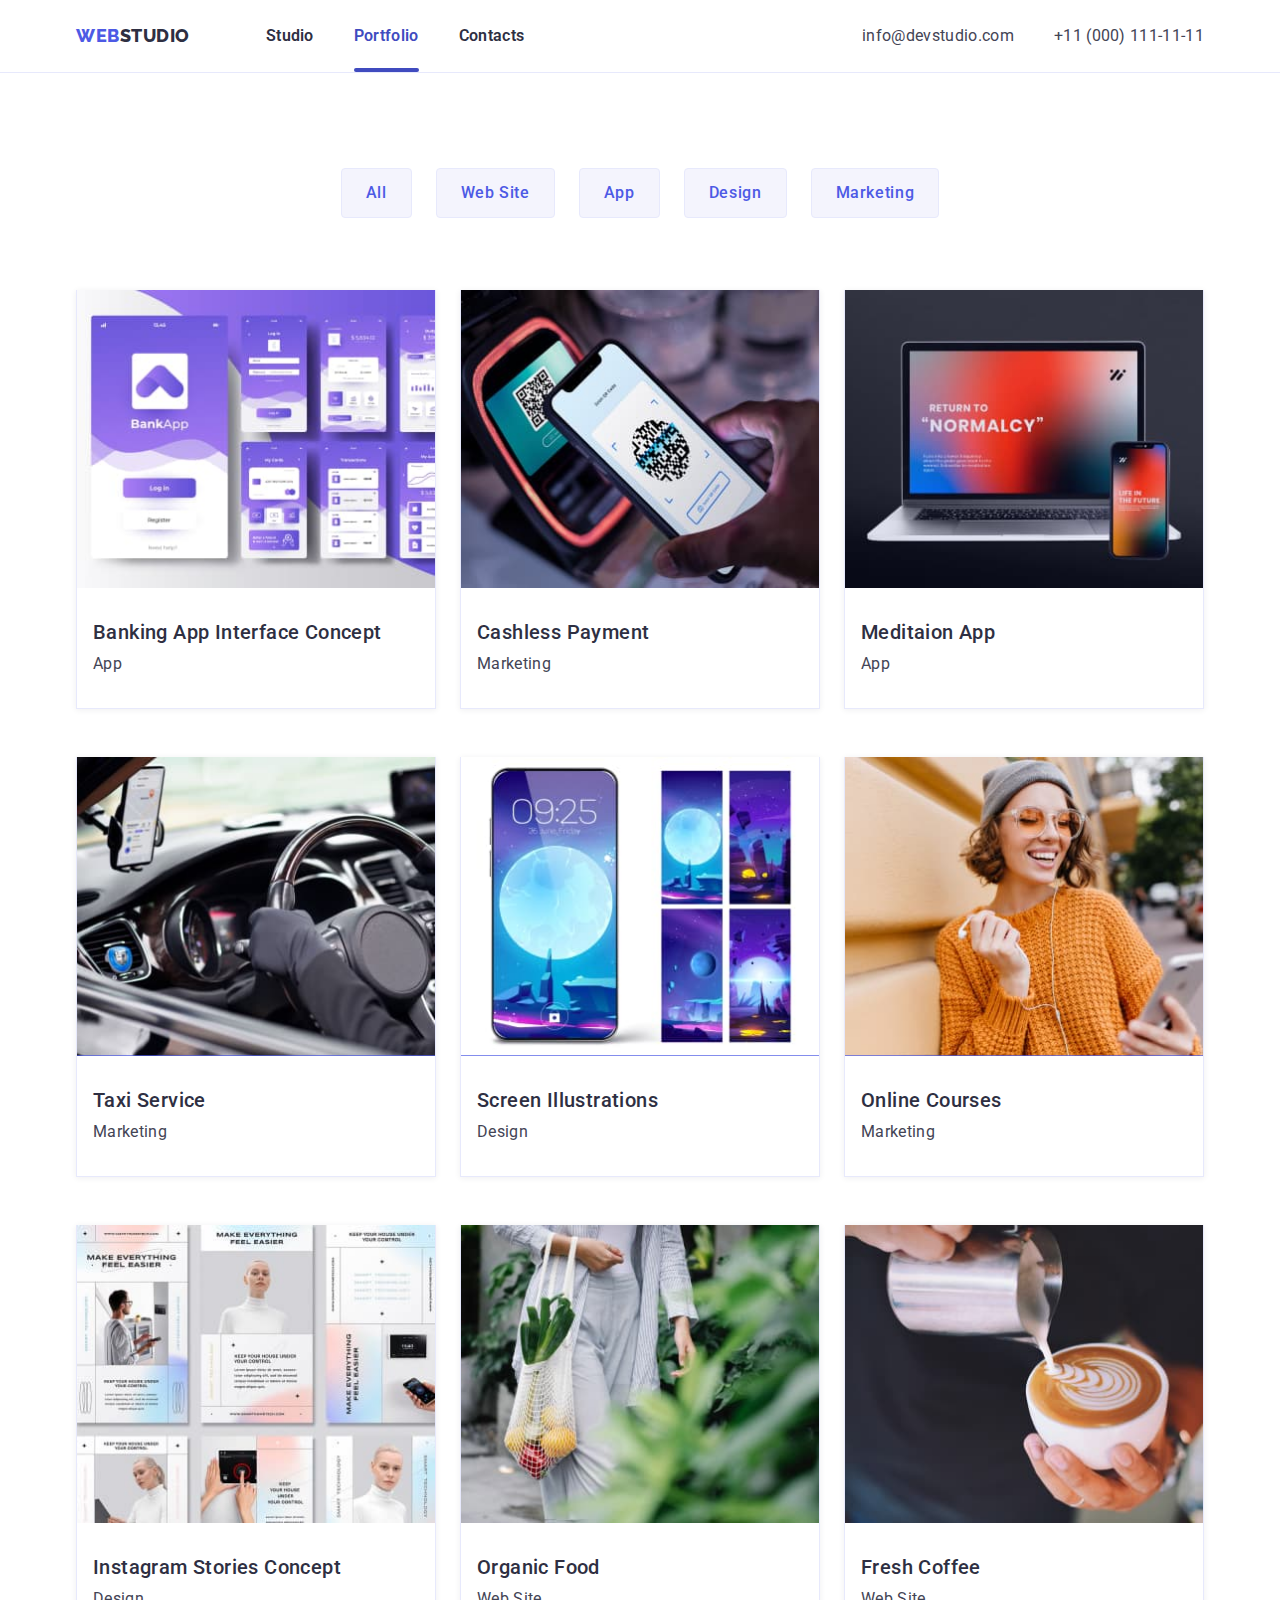
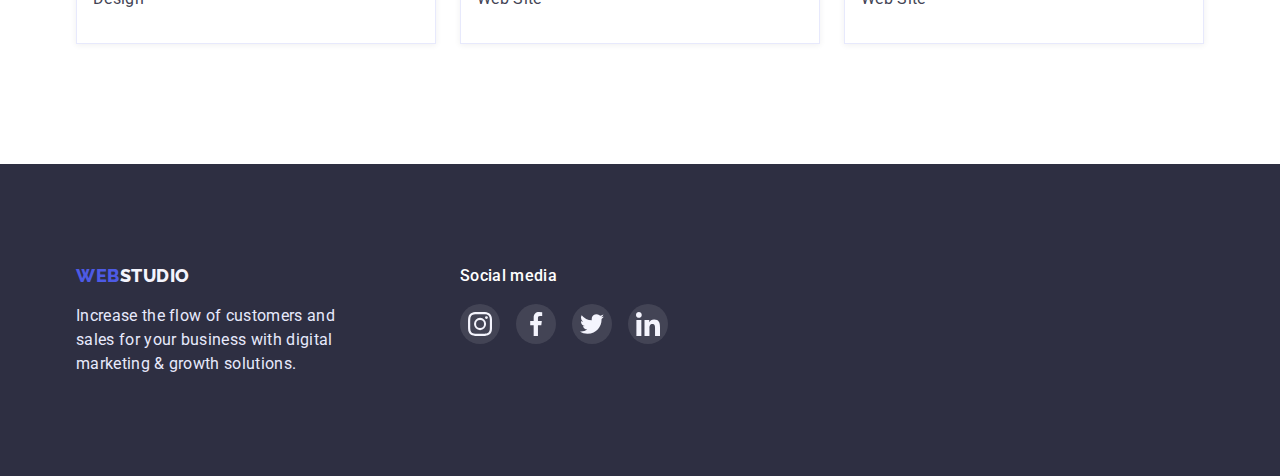
==== portfolio.html @ 30f08800 "goit-markup-hw-05.html" ====
<!DOCTYPE html>
<html lang="en">
  <head>
    <meta charset="UTF-8" />
    <meta http-equiv="X-UA-Compatible" content="IE=edge" />
    <meta name="viewport" content="width=device-width, initial-scale=1.0" />
    <title>Document</title>
    <link rel="preconnect" href="https://fonts.googleapis.com" />
    <link rel="preconnect" href="https://fonts.gstatic.com" crossorigin />
    <link
      href="https://fonts.googleapis.com/css2?family=Raleway:wght@800&family=Roboto:wght@400;500;700;900&display=swap"
      rel="stylesheet"
    />
    <link
      rel="stylesheet"
      href="https://cdnjs.cloudflare.com/ajax/libs/modern-normalize/1.1.0/modern-normalize.min.css"
    />
    <link rel="stylesheet" href="./css/styles.css" />
  </head>
  <body>
    <header class="header">
      <!--logotype-->
      <div class="container">
        <nav class="navigation">
          <a href="./index.html" class="logo logo-gap"
            >Web<span class="logo-first">Studio</span></a
          >

          <ul class="navigation-list list">
            <li class="nav-item">
              <a href="./index.html" class="studio-link">Studio</a>
            </li>
            <li class="nav-item">
              <a href="./portfolio.html" class="portfolio-link current"
                >Portfolio</a
              >
            </li>
            <li class="nav-item">
              <a href="" class="contacts-link">Contacts</a>
            </li>
          </ul>
        </nav>

        <!--Contacts-->
        <ul class="contacts list">
          <li>
            <a href="mailto:info@devstudio.com" class="contacts-mail"
              >info@devstudio.com</a
            >
          </li>
          <li>
            <a href="tel:+110001111111" class="contacts-tel"
              >+11 (000) 111-11-11</a
            >
          </li>
        </ul>
      </div>
    </header>

    <main>
      <section class="portfolio section">
        <h1 class="visually-hidden">filter</h1>
        <div class="container">
          <ul class="button list">
            <li class="portfolio-list">
              <button type="button" class="portfolio-btn">All</button>
            </li>
            <li class="portfolio-list">
              <button type="button" class="portfolio-btn">Web Site</button>
            </li>
            <li class="portfolio-list">
              <button type="button" class="portfolio-btn">App</button>
            </li>
            <li class="portfolio-list">
              <button type="button" class="portfolio-btn">Design</button>
            </li>
            <li class="portfolio-list">
              <button type="button" class="portfolio-btn">Marketing</button>
            </li>
          </ul>

          <ul class="gallery list">
            <li class="gallery-list">
              <a href="" class="gallery-link link">
                <div class="overlay">
                  <img
                    src="./images/portfolio-img1.jpg"
                    alt="Banking App Interface Concept"
                    width="360"
                    height="300"
                  />
                  <div class="overlay-card">
                    <p class="overlay-text">14 Stylish and User-Friendly App Design Concepts · Task Manager App · Calorie Tracker App · Exotic Fruit Ecommerce App · Cloud Storage App</p>
                  </div>
                </div>
                <div class="gallery-card">
                  <h3 class="title">Banking App Interface Concept</h3>
                  <p class="text">App</p>
                </div>
              </a>
            </li>

            <li class="gallery-list">
              <a href="" class="gallery-link link">
                <div class="overlay">
                  <img
                    src="./images/portfolio-img2new.jpg"
                    alt="violet card"
                    width="360"
                    height="300"
                  />
                  <div class="overlay-card">
                    <p class="overlay-text">14 Stylish and User-Friendly App Design Concepts · Task Manager App · Calorie Tracker App · Exotic Fruit Ecommerce App · Cloud Storage App</p>
                  </div>
                </div>

                <div class="gallery-card">
                  <h3 class="title">Cashless Payment</h3>
                  <p class="text">Marketing</p>
                </div>
              </a>
            </li>

            <li class="gallery-list">
              <a href="" class="gallery-link link">
                <div class="overlay">
                  <img
                    src="./images/portfolio-img3.jpg"
                    alt="laptop"
                    width="360"
                    height="300"
                  />
                  <div class="overlay-card">
                    <p class="overlay-text">14 Stylish and User-Friendly App Design Concepts · Task Manager App · Calorie Tracker App · Exotic Fruit Ecommerce App · Cloud Storage App</p>
                  </div>

                </div>
                <div class="gallery-card">
                  <h3 class="title">Meditaion App</h3>
                  <p class="text">App</p>
                </div>
              </a>
            </li>

            <li class="gallery-list">
              <a href="" class="gallery-link link">
                <div class="overlay">
                  <img
                    src="./images/portfolio-img4.jpg"
                    alt="car steering wheel"
                    width="360"
                    height="300"
                  />
                  <div class="overlay-card">
                    <p class="overlay-text">14 Stylish and User-Friendly App Design Concepts · Task Manager App · Calorie Tracker App · Exotic Fruit Ecommerce App · Cloud Storage App</p>
                  </div>
                </div>

                <div class="gallery-card">
                  <h3 class="title">Taxi Service</h3>
                  <p class="text">Marketing</p>
                </div>
              </a>
            </li>

            <li class="gallery-list">
              <a href="" class="gallery-link link">
                <div class="overlay">
                  <img
                    src="./images/portfolio-img5.jpg"
                    alt="Screen Illustrations"
                    width="360"
                    height="300"
                  />
                  <div class="overlay-card">
                    <p class="overlay-text">14 Stylish and User-Friendly App Design Concepts · Task Manager App · Calorie Tracker App · Exotic Fruit Ecommerce App · Cloud Storage App</p>
                  </div>
                </div>

                <div class="gallery-card">
                  <h3 class="title">Screen Illustrations</h3>
                  <p class="text">Design</p>
                </div>
              </a>
            </li>

            <li class="gallery-list">
              <a href="" class="gallery-link link">
                <div class="overlay">
                  <img
                    src="./images/portfolio-img6.jpg"
                    alt="smiling woman in sweater and hat"
                    width="360"
                    height="300"
                  />
                  <div class="overlay-card">
                    <p class="overlay-text">14 Stylish and User-Friendly App Design Concepts · Task Manager App · Calorie Tracker App · Exotic Fruit Ecommerce App · Cloud Storage App</p>
                  </div>
                </div>

                <div class="gallery-card">
                  <h3 class="title">Online Courses</h3>
                  <p class="text">Marketing</p>
                </div>
              </a>
            </li>

            <li class="gallery-list">
              <a href="" class="gallery-link link">
                <div class="overlay">
                  <img
                    src="./images/portfolio-img7.jpg"
                    alt="Instagram Stories Concept"
                    width="360"
                    height="300"
                  />
                  <div class="overlay-card">
                    <p class="overlay-text">14 Stylish and User-Friendly App Design Concepts · Task Manager App · Calorie Tracker App · Exotic Fruit Ecommerce App · Cloud Storage App</p>
                  </div>
                </div>

                <div class="gallery-card">
                  <h3 class="title">Instagram Stories Concept</h3>
                  <p class="text">Design</p>
                </div>
              </a>
            </li>

            <li class="gallery-list">
              <a href="" class="gallery-link link">
                <div class="overlay">
                  <img
                    src="./images/portfolio-img8.jpg"
                    alt="bag of oranges"
                    width="360"
                    height="300"
                  />
                  <div class="overlay-card">
                    <p class="overlay-text">14 Stylish and User-Friendly App Design Concepts · Task Manager App · Calorie Tracker App · Exotic Fruit Ecommerce App · Cloud Storage App</p>
                  </div>
                </div>

                <div class="gallery-card">
                  <h3 class="title">Organic Food</h3>
                  <p class="text">Web Site</p>
                </div>
              </a>
            </li>

            <li class="gallery-list">
              <a href="" class="gallery-link link">
                <div class="overlay">
                  <img
                    src="./images/portfolio-img9.jpg"
                    alt="Fresh coffee with milk"
                    width="360"
                    height="300"
                  />
                  <div class="overlay-card">
                    <p class="overlay-text">14 Stylish and User-Friendly App Design Concepts · Task Manager App · Calorie Tracker App · Exotic Fruit Ecommerce App · Cloud Storage App</p>
                  </div>
                </div>

                <div class="gallery-card">
                  <h3 class="title">Fresh Coffee</h3>
                  <p class="text">Web Site</p>
                </div>
              </a>
            </li>
          </ul>
        </div>
      </section>
    </main>

    <footer>
      <section class="footer section">
        <div class="container">
          <div class="footer-box">
            <a href="./index.html" class="logo"
              >Web<span class="footer-logo">Studio</span></a
            >
            <p class="footer-text">
              Increase the flow of customers and sales for your business with
              digital marketing & growth solutions.
            </p>
          </div>
          <div class="footer-soc-media">
            <h3 class="title">Social media</h3>

            <ul class="footer-soc-list list">
              <li class="footer-soc-item">
                <a href="" class="footer-soc-link link">
                  <svg class="footer-soc-icon" width="24" height="24">
                    <use href="./images/icons.svg#icon-instagram"></use>
                  </svg>
                </a>
              </li>

              <li class="footer-soc-item">
                <a href="" class="footer-soc-link link">
                  <svg class="footer-soc-icon" width="24" height="24">
                    <use href="./images/icons.svg#icon-facebook"></use>
                  </svg>
                </a>
              </li>

              <li class="footer-soc-item">
                <a href="" class="footer-soc-link link">
                  <svg class="footer-soc-icon" width="24" height="24">
                    <use href="./images/icons.svg#icon-twitter"></use>
                  </svg>
                </a>
              </li>

              <li class="footer-soc-item">
                <a href="" class="footer-soc-link link">
                  <svg class="footer-soc-icon" width="24" height="24">
                    <use href="./images/icons.svg#icon-linkedin"></use>
                  </svg>
                </a>
              </li>
            </ul>
          </div>
        </div>
      </section>
    </footer>
  </body>
</html>
---- css/styles.css ----
/*Змінні*/
:root {
    --body-text-color: #434455;
    --titele-color: #2E2F42;
    --background-footer-color: #2E2F42;
    --primary-brand-color: #4D5AE5;
    --white-title-color: #FFFFFF;
    --background-block-color: #E5E5E5;
    --accent-color: #E7E9FC;
    --background-button-color:  #F4F4FD;
    --button-active-color: #404BBF;
    --customers-color: #8E8F99;
    --footer-hover-link: #31D0AA;
    --bg-modal-color: #FCFCFC;
    --gap-right-gallery: 24px;
    --gap-top-gallery: 48px;
    --bg-gradient: linear-gradient(rgba(46, 47, 66, 0.7), rgba(46, 47, 66, 0.7));
    --bg-footer-item: rgba(255, 255, 255, 0.1);
    --timing-function: cubic-bezier(0.4, 0, 0.2, 1);
    --transition-duration: 250ms;
}

html {
    box-sizing: border-box;
}
*,
*::before,
*::after {
    box-sizing: inherit;
}


p,
h1,
h2,
h3 {
    margin: 0;
    padding: 0;
}

ul {
    margin: 0;
    padding: 0;
    

}

img {
    display: block;
    max-width: 100%;
    height: auto;
}

body {

    margin: 0;
    font-family: 'Roboto', sans-serif;
    font-size: 16px;
    color: var(--body-text-color);

}

.container {
    width: 1158px;
    padding-left: 15px;
    padding-right: 15px;
    margin: 0 auto;
    
}
.section {
    padding-top: 120px;
    padding-bottom: 120px;
}

.list {
    list-style: none;
}

.header {
    background-color: var(--white-title-color);
    border-bottom: 1px solid var(--accent-color);

}
.header>.container {
    display: flex;
    align-items: center ;
}

.navigation {
    display: flex;
    align-items: center ;
    margin-right: auto;
}


.logo {
    display: flex;
    font-family: 'Raleway', sans-serif;
    font-style: normal;
    font-weight: 800;
    font-size: 18px;
    line-height: 1.33;
    align-items: center;
    letter-spacing: 0.03em;
    text-transform: uppercase;
    color: var(--primary-brand-color);
    text-decoration: none;
    
    
}
.logo-gap {
    display: block;
    padding-top: 24px;
    padding-bottom: 24px;
    margin-right: 76px;
}

.logo .logo-first{
    color: var(--titele-color);
    
}

.navigation-list,
.contacts {
    display: flex;
    
}

.navigation-list .nav-item:not(:last-child) {
    margin-right: 40px;
}


.studio-link,
.portfolio-link,
.contacts-link   {
    display: block;

    position: relative;

    padding-top: 24px;
    padding-bottom: 24px;

    font-weight: 600;
    line-height: 1.5;
    letter-spacing: 0.02em;
    text-decoration: none;
    color: var(--titele-color);

    transition: color var(--transition-duration) var(--timing-function);
}

    


.studio-link:hover,
.studio-link:focus,
.portfolio-link:hover,
.portfolio-link:focus, 
.contacts-link:hover,
.contacts-link:focus {
    color: var(--button-active-color);
    
    
}
.studio-link:active,
.portfolio-link:active,
.contacts-link:active   {
    color: var(--button-active-color);
    
}
.navigation-list .studio-link.current,
.navigation-list .portfolio-link.current,
.navigation-list .contacts-link.current {
    color: var(--button-active-color);
}


.studio-link.current::after,
.portfolio-link.current::after,
.contacts-link.current::after {
    content:"";

    display: block;

    position: absolute;
    top: left 0;
    bottom: 0;

    width: 100%;
    height: 4px;
    border-radius: 2px;
    background-color: var(--button-active-color);

}


.contacts-mail {
    margin-right: 40px; 
}
.contacts-tel{
    text-transform: uppercase;
}

.contacts-mail,
.contacts-tel{
    display: block;

    padding-top: 24px;
    padding-bottom: 24px;

    line-height: 1.5;
    letter-spacing: 0.02em;
    text-decoration: none;
    color: var(--body-text-color);

    transition: color var(--transition-duration) var(--timing-function);
}

.contacts-mail:hover,
.contacts-mail:focus,
.contacts-tel:hover,
.contacts-tel:focus {
    color: var(--button-active-color);
}
.contacts-mail:active,
.contacts-tel:active {
    color: var(--button-active-color);
}

/* -----------hero------------ */


.hero.section{
    padding-top: 188px;
    padding-bottom: 188px;
    
    text-align: center;
    background-color: var(--background-footer-color);
   
    max-width: 1440px;
    margin: 0 auto;
    background-image: var(--bg-gradient), url(../images/people-office.jpg);
    background-repeat: no-repeat;
    background-position: center;
    background-size: cover
}


.hero-title {
    
    width: 496px;
    margin: 0 auto 48px;

    font-weight: 700;
    font-size: 56px;
    line-height: 1.07;
    letter-spacing: 0.02em;
    text-align: center;
    color: var(--white-title-color);
    

}
.hero-btn {
    display: inline-block   ;
    min-width: 169px;
    min-height: 56px;
    padding: 16px 32px;   

    font-family: inherit;
    font-size: inherit;
    font-weight: 500;
    line-height: 1.19;
    align-items: center;
    letter-spacing: 0.04em;

    cursor: pointer;
    color: var(--white-title-color);
    background-color: var(--primary-brand-color);
    border: 0;
    box-shadow: 0px 4px 4px rgba(0, 0, 0, 0.15);
    border-radius: 4px;
    
    transition: background-color var(--transition-duration) var(--timing-function), box-shadow 250ms var(--timing-function);
}
.hero-btn:hover,
.hero-btn:focus {
    background-color: var(--button-active-color);
    box-shadow: 0px 4px 4px rgba(0, 0, 0, 0.15);

}
.hero-btn:active {
    background-color: var(--button-active-color:);
    box-shadow: 0px 4px 4px rgba(0, 0, 0, 0.15);
}

/* ------------about compan------------- */

.picture-list {
    display: flex;
    justify-content: center;
    align-items: center;
    gap: var(--gap-right-gallery);
}

.picture-item {
    width: calc((100%-72px)/4);
    padding-top: 24px;
    padding-bottom: 24px;
    margin-bottom: 8px;
    background-color: var(--background-button-color);
    display: flex;
    justify-content: center;

}


.mision-list{
    display: flex;
    gap: var(--gap-right-gallery);
}
.mision-item {
    width: calc((100%-72px)/4);
}

.mision-item .title {
    margin-bottom: 8px;
}

.visually-hidden {
    
    width: 1px;
    height: 1px;
    margin: -1px;
    border: 0;
    padding: 0;
    white-space: nowrap;
    clip-path: inset(100%);
    clip: rect(0 0 0 0);
    overflow: hidden;
  }

.title {
    font-weight: 500;
    font-size: 20px;
    line-height: 1.2;
    letter-spacing: 0.02em;
    color: var(--titele-color);
}
.text {
    line-height: 1.5;
    letter-spacing: 0.02em;
}

.section-doing.section {
    padding-top: 0;

}


.first-title {
    font-weight: 700;
    font-size: 36px;
    line-height: 1.11;
    text-align: center;
    letter-spacing: 0.02em;
    text-transform: capitalize;
    color: var(--titele-color); 

}
.first-title {
    margin-bottom: 72px;
}
.image {
    display: flex;
    flex-wrap: wrap;
    gap: var(--gap-right-gallery);

}

.image-item {
    max-width: calc((100%-48px)/3);
}

.team {
    background-color: var(--background-button-color);
}
.team-items {
    display: flex;
    flex-wrap: wrap;
    gap: var(--gap-right-gallery);
}

.team-list {
    max-width: calc((100%-72px)/4);

}



.team-card {
    
    padding-top: 32px;
    padding-right: 16px;
    padding-bottom: 32px;
    padding-left: 16px;
    background-color: var(--white-title-color);
    box-shadow: 0px 1px 6px rgba(46, 47, 66, 0.08), 0px 1px 1px rgba(46, 47, 66, 0.16), 0px 2px 1px rgba(46, 47, 66, 0.08);
    border-radius: 0px 0px 4px 4px;
}
.team-list .title {
    margin-bottom: 8px;
    text-align: center;
}
.team-list .text {
    text-align: center;
    margin-bottom: 8px;
    
}

.soc-list{
    display: flex;
    justify-content: center;
    gap: 24px;
}

.soc-item {
    width: 40px;
    height: 40px;

}

.soc-link {
    width: 100%;
    height: 100%;
    background-color: var(--primary-brand-color);
    border-radius: 50%;
    display: flex;
    justify-content: center;
    align-items: center;

    transition: background-color var(--transition-duration) var(--timing-function);

}

.soc-icon {
    fill: var(--background-button-color);
}

.soc-link:hover,
.soc-link:focus {
    background-color: var(--button-active-color);
}

/* ---------------CUSTOMER-------------- */

.customers.section {
    padding-top: 130px;
}

.customers-list {
    display: flex;
    justify-content: center;
    gap: 24px;
}

.customers-item {
    width: calc((100%-120px)/6);
    
    min-height: 88px;
    
}

.customers-link {
    width: 100%;
    height: 100%;
    border: 1px solid var(--customers-color);
    border-radius: 4px;
    background-color: transparent;
    display: flex;
    justify-content: center;
    align-items: center;

    transition: border-color var(--transition-duration) var(--timing-function);
    
}
.customer-icon {
    fill: var(--customers-color);

    transition: fill var(--transition-duration) var(--timing-function);
}

.customers-link:hover,
.customers-link:focus {
    border-color: var(--button-active-color);
    
}

.customers-link:hover .customer-icon,
.customers-link:focus .customer-icon {
    fill:var(--button-active-color);
}

/* --------------FOOTER--------------- */

.footer.section {
    background-color: var(--background-footer-color);
    padding-top: 100px;
    padding-bottom: 100px;
}

.footer-box {
    margin-right: 120px;
}
.footer>.container {
    display: flex;
}

.footer-logo {
    color: var(--background-button-color);
    
}

.footer .logo {
    margin-bottom: 16px;
}
.footer-text {
    max-width: 264px;
    
    line-height: 1.5;
    letter-spacing: 0.02em;
    color: var(--accent-color)
}


.footer-soc-media>.title {
    margin-bottom: 16px;
    font-size: 16px;
    line-height: 1.5;
    color: var(--white-title-color);

}

.footer-soc-list {
    display: flex;
    justify-content: center;
    align-items: center;
    gap:16px;

}

.footer-soc-item {
    width: 40px;
    height: 40px;
    

}

.footer-soc-link {
    width: 100%;
    height: 100%;
    background-color: var(--bg-footer-item);
    border-radius: 50%;
    display: flex;
    justify-content: center;
    align-items: center;

    transition: background-color var(--transition-duration) var(--timing-function);
}

.footer-soc-link:hover,
.footer-soc-link:focus {
    background-color: var(--footer-hover-link);
}

.footer-soc-icon {
    fill: var(--background-button-color)

}

/* ----------------PORTFOLIO-------------- */

.portfolio.section {
    padding-top: 96px;
}
.button {
    display: flex;
    justify-content:center;
    margin-bottom: 72px;
    
}

.button .portfolio-list:not(:last-child) {
    margin-right: var(--gap-right-gallery);
}



.portfolio-btn {
    display: block;
    margin: 0 auto;
    padding: 12px 24px;

    font-family: inherit;
    font-size: inherit;
    font-weight: 500;
    line-height: 1.5;
    align-items: center;
    text-align: center;
    letter-spacing: 0.04em;
    cursor: pointer;
    color: var(--primary-brand-color);
    background-color: var(--background-button-color);
    border: 1px solid var(--accent-color);
    border-radius: 4px;

    transition: color var(--transition-duration) var(--timing-function), background-color 250ms var(--timing-function), box-shadow 250ms var(--timing-function);
}
.portfolio-btn:hover,
.portfolio-btn:focus {
    color: var(--white-title-color);
    background-color: var(--button-active-color);
    box-shadow: 0px 4px 4px rgba(0, 0, 0, 0.15);

}
.portfolio-btn:active {
    color: var(--white-title-color);
    background-color: var(--button-active-color);
    box-shadow: 0px 4px 4px rgba(0, 0, 0, 0.15);
}



.link {
    text-decoration: none;

}

.gallery {

    display: flex;
    flex-wrap: wrap;
    column-gap: var(--gap-right-gallery);
    row-gap: var(--gap-top-gallery);

}


.gallery  .gallery-list {
    background-color: var(--white-title-color);
    flex-basis: calc((100% - 48px) / 3);
    border: 1px solid var(--accent-color);
    border-top: none;
    box-shadow: 0px 1px 6px rgba(46, 47, 66, 0.08);

    

}

.gallery-list:hover .gallery-card,
.gallery-list:focus .gallery-card{
    
    box-shadow: 0px 1px 6px rgba(46, 47, 66, 0.08), 0px 1px 1px rgba(46, 47, 66, 0.16), 0px 2px 1px rgba(46, 47, 66, 0.08);
}


.gallery-card {

    padding-top: 32px ;
    padding-bottom: 32px;
    padding-left: 16px;

    transition: box-shadow var(--transition-duration) var(--timing-function);
    
}
.gallery-card >.title {
    margin-bottom: 8px;
}

.gallery-list .text {
    color: var(--body-text-color);
}

.overlay {
    position: relative;
    overflow: hidden;
    
}

.overlay-card {
    position: absolute;
    width: 100%;
    height: 100%;
    top: 0;
    left:0;
    background-color: var(--primary-brand-color);
    
    transform: translateY(100%);
    transition: transform var(--transition-duration) var(--timing-function);

}

.gallery-link:hover .overlay-card,
.gallery-link:focus .overlay-card {
    transform: translateY(0);
}

.overlay-text{

    position: absolute;
    padding: 40px 32px 164px 32px;
    
    font-weight: 400;
    line-height: 1.5;
    letter-spacing: 0.02em;
    color: var(--background-button-color);
}

.backdrop {
    position: fixed;
    z-index: 100;
    top: 0;
    left: 0;
    width: 100%;
    height: 100%;
    background-color: rgba(46, 47, 66, 0.4);

    transition: opacity var(--transition-duration) var(--timing-function), visibility var(--transition-duration) var(--timing-function);
}

.backdrop.is-hidden {
    opacity: 0;
    visibility: hidden;
    pointer-events: none;

}

.backdrop.is-hidden .modal {
    transform: translate(-50%, -50%) translateY(120px);
}

.modal {

    position: absolute;
    top: 50%;
    left: 50%;
    

    min-width: 408px;
    min-height: 576px;

    background: var(--bg-modal-color);
    box-shadow: 0px 1px 1px rgba(0, 0, 0, 0.14), 0px 1px 3px rgba(0, 0, 0, 0.12), 0px 2px 1px rgba(0, 0, 0, 0.2);
    border-radius: 4px;

    transform: translate(-50%, -50%) translateY(0);
    transition: transform var(--transition-duration) var(--timing-function);
}

.modal-close-btn {
    position: absolute;
    top: 24px;
    right: 24px;

    display: flex;
    align-items: center;
    justify-content: center;

    padding: 0;
    width: 24px;
    height: 24px;
    border-radius: 50%;
    cursor: pointer;

    background: var(--accent-color);
    border: 1px solid rgba(0, 0, 0, 0.1);

    transition: background-color var(--transition-duration) var(--timing-function);

}

.modal-close-btn:hover,
.modal-close-btn:focus,
.modal-close-btn:active {
    background-color: var(--button-active-color);
    
}
.close-btn-icon {
    transition: fill var(--transition-duration) var(--timing-function);

}

.modal-close-btn:hover .close-btn-icon,
.modal-close-btn:focus .close-btn-icon,
.modal-close-btn:active .close-btn-icon {
    fill: var(--white-title-color);
}
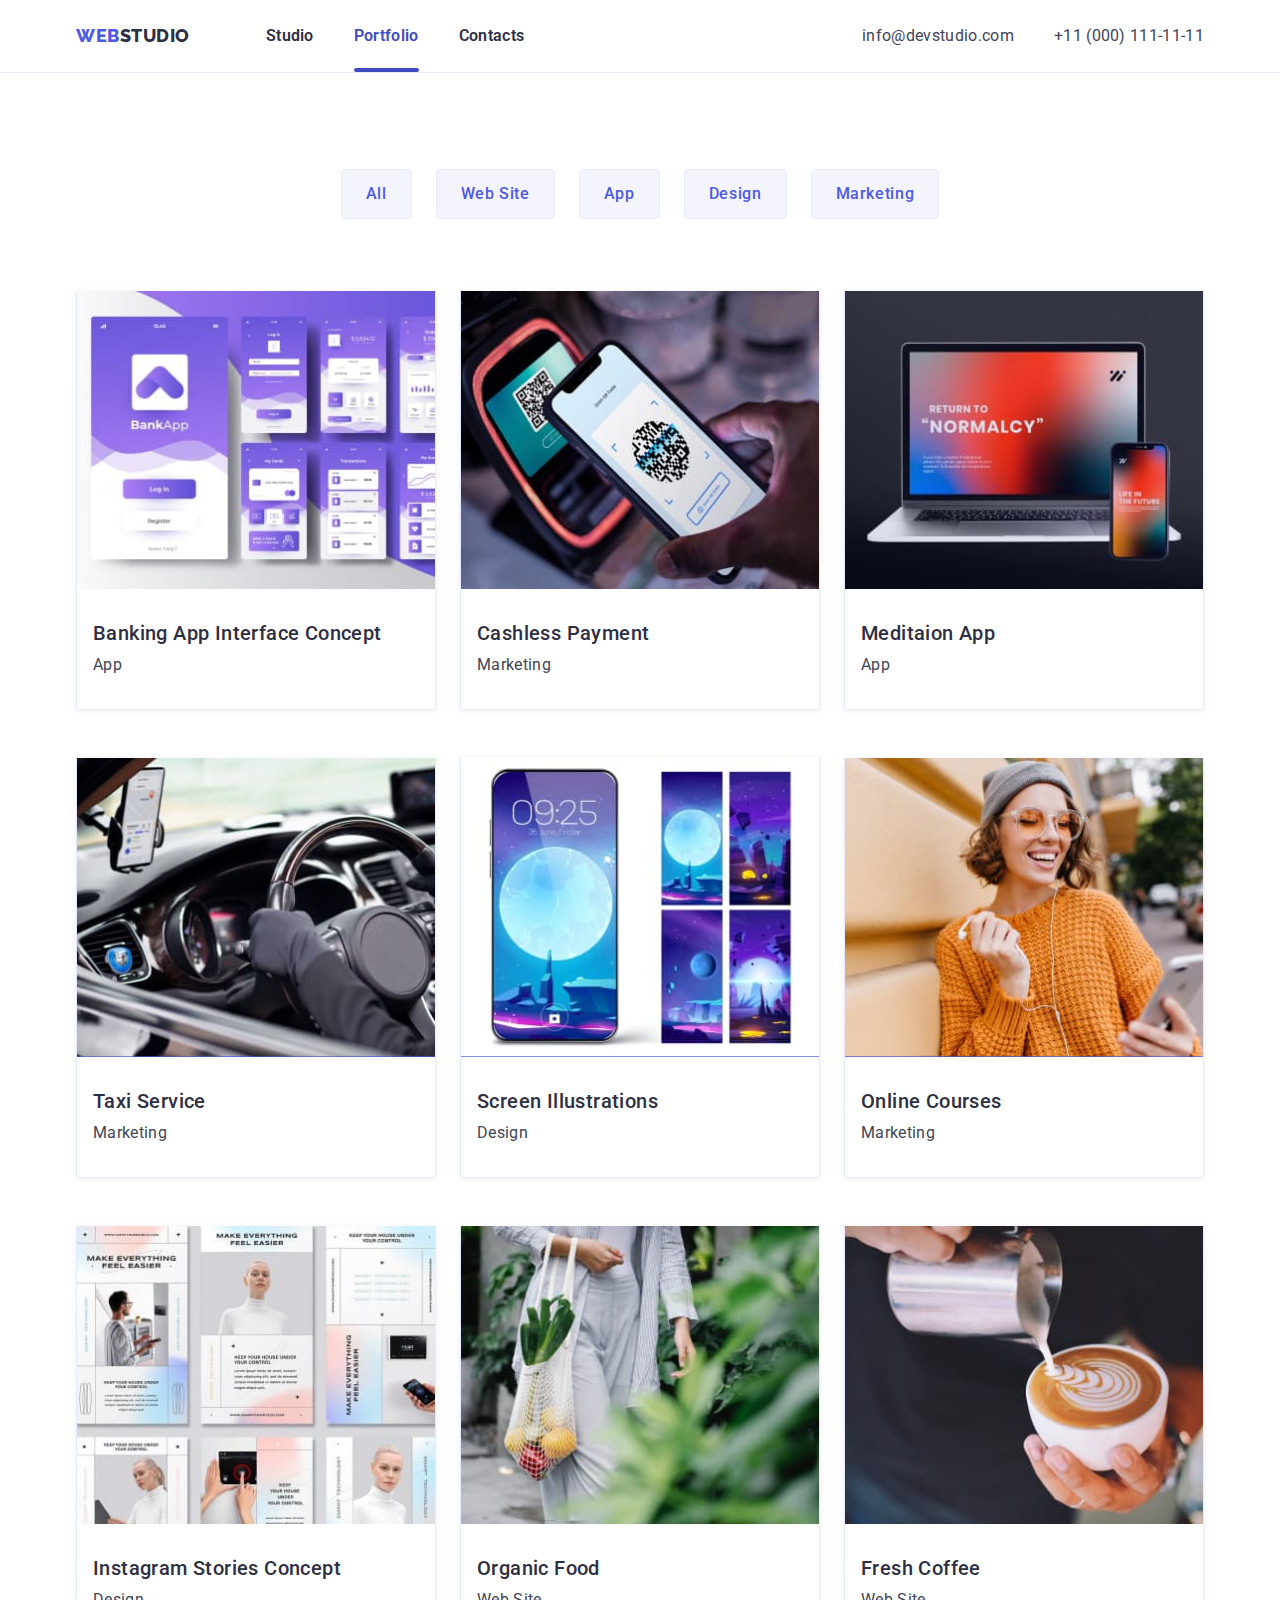
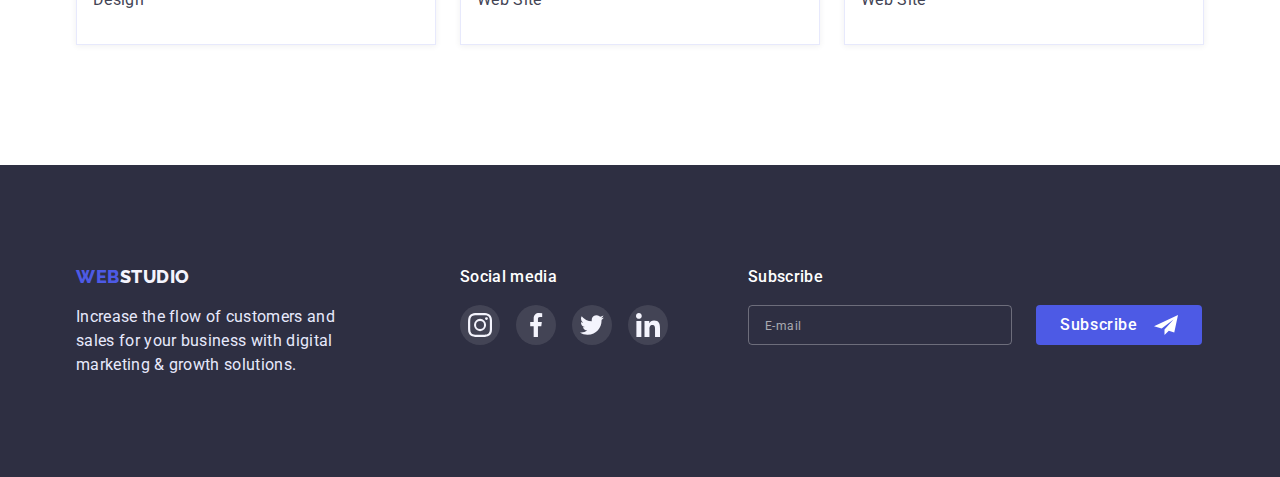
==== commit 2f616cb9: "portfolio-footer.html" ====
--- a/portfolio.html
+++ b/portfolio.html
@@ -90,7 +90,11 @@
                     height="300"
                   />
                   <div class="overlay-card">
-                    <p class="overlay-text">14 Stylish and User-Friendly App Design Concepts · Task Manager App · Calorie Tracker App · Exotic Fruit Ecommerce App · Cloud Storage App</p>
+                    <p class="overlay-text">
+                      14 Stylish and User-Friendly App Design Concepts · Task
+                      Manager App · Calorie Tracker App · Exotic Fruit Ecommerce
+                      App · Cloud Storage App
+                    </p>
                   </div>
                 </div>
                 <div class="gallery-card">
@@ -110,7 +114,11 @@
                     height="300"
                   />
                   <div class="overlay-card">
-                    <p class="overlay-text">14 Stylish and User-Friendly App Design Concepts · Task Manager App · Calorie Tracker App · Exotic Fruit Ecommerce App · Cloud Storage App</p>
+                    <p class="overlay-text">
+                      14 Stylish and User-Friendly App Design Concepts · Task
+                      Manager App · Calorie Tracker App · Exotic Fruit Ecommerce
+                      App · Cloud Storage App
+                    </p>
                   </div>
                 </div>
 
@@ -131,9 +139,12 @@
                     height="300"
                   />
                   <div class="overlay-card">
-                    <p class="overlay-text">14 Stylish and User-Friendly App Design Concepts · Task Manager App · Calorie Tracker App · Exotic Fruit Ecommerce App · Cloud Storage App</p>
-                  </div>
-
+                    <p class="overlay-text">
+                      14 Stylish and User-Friendly App Design Concepts · Task
+                      Manager App · Calorie Tracker App · Exotic Fruit Ecommerce
+                      App · Cloud Storage App
+                    </p>
+                  </div>
                 </div>
                 <div class="gallery-card">
                   <h3 class="title">Meditaion App</h3>
@@ -152,7 +163,11 @@
                     height="300"
                   />
                   <div class="overlay-card">
-                    <p class="overlay-text">14 Stylish and User-Friendly App Design Concepts · Task Manager App · Calorie Tracker App · Exotic Fruit Ecommerce App · Cloud Storage App</p>
+                    <p class="overlay-text">
+                      14 Stylish and User-Friendly App Design Concepts · Task
+                      Manager App · Calorie Tracker App · Exotic Fruit Ecommerce
+                      App · Cloud Storage App
+                    </p>
                   </div>
                 </div>
 
@@ -173,7 +188,11 @@
                     height="300"
                   />
                   <div class="overlay-card">
-                    <p class="overlay-text">14 Stylish and User-Friendly App Design Concepts · Task Manager App · Calorie Tracker App · Exotic Fruit Ecommerce App · Cloud Storage App</p>
+                    <p class="overlay-text">
+                      14 Stylish and User-Friendly App Design Concepts · Task
+                      Manager App · Calorie Tracker App · Exotic Fruit Ecommerce
+                      App · Cloud Storage App
+                    </p>
                   </div>
                 </div>
 
@@ -194,7 +213,11 @@
                     height="300"
                   />
                   <div class="overlay-card">
-                    <p class="overlay-text">14 Stylish and User-Friendly App Design Concepts · Task Manager App · Calorie Tracker App · Exotic Fruit Ecommerce App · Cloud Storage App</p>
+                    <p class="overlay-text">
+                      14 Stylish and User-Friendly App Design Concepts · Task
+                      Manager App · Calorie Tracker App · Exotic Fruit Ecommerce
+                      App · Cloud Storage App
+                    </p>
                   </div>
                 </div>
 
@@ -215,7 +238,11 @@
                     height="300"
                   />
                   <div class="overlay-card">
-                    <p class="overlay-text">14 Stylish and User-Friendly App Design Concepts · Task Manager App · Calorie Tracker App · Exotic Fruit Ecommerce App · Cloud Storage App</p>
+                    <p class="overlay-text">
+                      14 Stylish and User-Friendly App Design Concepts · Task
+                      Manager App · Calorie Tracker App · Exotic Fruit Ecommerce
+                      App · Cloud Storage App
+                    </p>
                   </div>
                 </div>
 
@@ -236,7 +263,11 @@
                     height="300"
                   />
                   <div class="overlay-card">
-                    <p class="overlay-text">14 Stylish and User-Friendly App Design Concepts · Task Manager App · Calorie Tracker App · Exotic Fruit Ecommerce App · Cloud Storage App</p>
+                    <p class="overlay-text">
+                      14 Stylish and User-Friendly App Design Concepts · Task
+                      Manager App · Calorie Tracker App · Exotic Fruit Ecommerce
+                      App · Cloud Storage App
+                    </p>
                   </div>
                 </div>
 
@@ -257,7 +288,11 @@
                     height="300"
                   />
                   <div class="overlay-card">
-                    <p class="overlay-text">14 Stylish and User-Friendly App Design Concepts · Task Manager App · Calorie Tracker App · Exotic Fruit Ecommerce App · Cloud Storage App</p>
+                    <p class="overlay-text">
+                      14 Stylish and User-Friendly App Design Concepts · Task
+                      Manager App · Calorie Tracker App · Exotic Fruit Ecommerce
+                      App · Cloud Storage App
+                    </p>
                   </div>
                 </div>
 
@@ -321,6 +356,25 @@
               </li>
             </ul>
           </div>
+
+          <div class="subscribe">
+            <h3 class="title">Subscribe</h3>
+            <form class="subscribe-form">
+              <input
+                type="email"
+                class="subscribe-input"
+                name="email-subscribe"
+                placeholder="E-mail"
+              />
+
+              <button type="submit" class="btn-subscribe">
+                Subscribe
+                <svg class="icon-frame" width="24" height="24">
+                  <use href="./images/icons.svg#icon-Frame"></use>
+                </svg>
+              </button>
+            </form>
+          </div>
         </div>
       </section>
     </footer>
--- a/css/styles.css
+++ b/css/styles.css
@@ -284,15 +284,12 @@
     transition: background-color var(--transition-duration) var(--timing-function), box-shadow 250ms var(--timing-function);
 }
 .hero-btn:hover,
-.hero-btn:focus {
+.hero-btn:focus,
+.hero-btn:active {
     background-color: var(--button-active-color);
     box-shadow: 0px 4px 4px rgba(0, 0, 0, 0.15);
-
-}
-.hero-btn:active {
-    background-color: var(--button-active-color:);
-    box-shadow: 0px 4px 4px rgba(0, 0, 0, 0.15);
-}
+}
+
 
 /* ------------about compan------------- */
 
@@ -328,7 +325,7 @@
 }
 
 .visually-hidden {
-    
+    position: absolute;
     width: 1px;
     height: 1px;
     margin: -1px;
@@ -532,8 +529,12 @@
     color: var(--accent-color)
 }
 
-
-.footer-soc-media>.title {
+.footer-soc-media {
+    margin-right: 80px;
+}
+
+.footer-soc-media>.title,
+.subscribe>.title {
     margin-bottom: 16px;
     font-size: 16px;
     line-height: 1.5;
@@ -575,8 +576,83 @@
 
 .footer-soc-icon {
     fill: var(--background-button-color)
-
-}
+}
+
+.subscribe-form {
+    display: flex;
+    justify-content: center;
+    align-items: center;
+    gap: 24px;
+
+}
+.subscribe-input {
+    width: 264px;
+    height: 40px;
+    padding: 8px 16px;
+
+    background-color: transparent;
+    border: 1px solid rgba(255, 255, 255, 0.3);
+    border-radius: 4px;
+    color: var(--white-title-color);
+    
+    transition: border-color var(--transition-duration) var(--timing-function);
+}
+
+.subscribe-input:focus {
+    outline: none;
+    border-color: var(--primary-brand-color);
+}
+
+.subscribe-input::placeholder {
+    font-size: 12px;
+    line-height: calc(24/12);
+    align-items: center;
+    letter-spacing: 0.04em;
+
+    color: rgba(255, 255, 255, 0.6);
+}
+
+
+
+
+
+
+
+
+
+
+.btn-subscribe {
+    padding: 8px 24px;
+    gap: 16px;
+
+    font-weight: 500;
+    font-size: inherit;
+    line-height: calc(24/16);
+
+    display: flex;
+    justify-content: center;
+    align-items: center;
+    text-align: center;
+    letter-spacing: 0.04em;
+
+    color: var(--white-title-color);
+    background-color: var(--primary-brand-color);
+    border-radius: 4px;
+    border: none;
+    cursor: pointer;
+    fill: var(--white-title-color);
+
+    transition: background-color var(--transition-duration) var(--timing-function), box-shadow var(--transition-duration) var(--timing-function); 
+}
+
+.btn-subscribe:hover,
+.btn-subscribe:focus,
+.btn-subscribe:active {
+    background-color: var(--button-active-color);
+    box-shadow: 0px 4px 4px rgba(0, 0, 0, 0.15);
+}
+
+
 
 /* ----------------PORTFOLIO-------------- */
 
@@ -796,4 +872,149 @@
     fill: var(--white-title-color);
 }
 
-
+.modal-form {
+    display: flex;
+    flex-direction: column;
+    padding: 72px 24px 24px 24px;
+    
+}
+
+.modal-text {
+    margin-bottom: 16px;
+
+    font-weight: 500;
+    line-height: 1.5;
+    text-align: center;
+    letter-spacing: 0.02em;
+    color: var(--titele-color);
+
+}
+
+.form-label {
+    margin-bottom: 8px;
+}
+.modal-form-desc {
+    display: block;
+    margin-bottom: 4px;
+
+    font-weight: 400;
+    font-size: 12px;
+    line-height: calc(14/12);
+    letter-spacing: 0.04em;
+    color: var(--customers-color);
+}
+
+.form-input {
+    width: 100%;
+    height: 40px;
+    padding-left: 38px;
+
+    border: 1px solid rgba(33, 33, 33, 0.2);
+    border-radius: 4px;
+
+    transition: border-color var(--transition-duration) var(--timing-function);
+}
+
+.form-input:focus {
+    outline: none;
+    border-color: var(--primary-brand-color);
+}
+
+.input-wrapper {
+    position: relative;
+    display: block;
+}
+
+.modal-icon {
+    position: absolute;
+    top: 50%;
+    left: 16px;
+    transform: translateY(-50%);
+    
+    display: block;
+    background-color: transparent;
+
+    transition: fill var(--transition-duration) var(--timing-function);
+}
+
+.form-input:focus + .modal-icon {
+    fill: var(--primary-brand-color);
+}
+
+.form-message {
+    width: 100%;
+    height: 120px;
+    padding: 8px 16px;
+    resize: none;
+    border: 1px solid rgba(33, 33, 33, 0.2);
+    border-radius: 4px;
+
+    transition: border-color var(--transition-duration) var(--timing-function);
+
+}
+.form-message:focus {
+    outline: none;
+    border-color: var(--primary-brand-color);
+}
+.form-message::placeholder {
+    font-size: 12px;
+    line-height: calc(16/12);
+    letter-spacing: 0.04em;
+    color: rgba(117, 117, 117, 0.5);
+
+}
+
+.modal-check-desc span {
+    display: flex;
+    align-items: center;
+    justify-content: center;
+    margin-right: 8px;
+
+    width: 16px;
+    height: 16px;
+    border: 1.25px solid var(--titele-color);
+    border-radius: 2px;
+    fill: transparent;
+}
+
+.modal-checkbox:checked + .modal-check-desc span {
+    background-color: var(--button-active-color);
+    border: none;
+    fill: var(--background-button-color)
+}
+.modal-check-desc {
+    display: flex;
+    margin-bottom: 24px;
+    font-size: 12px;
+    line-height: calc(16/12);
+    letter-spacing: 0.04em;
+    color: #757575;
+}
+.police-link {
+    color: var(--primary-brand-color);
+}
+
+.btn-submit {
+    padding: 16px 32px;
+    margin: 0 auto;
+    width: 169px;
+    min-height: 56px;
+    background-color: var(--primary-brand-color);
+    border-radius: 4px;
+    font-weight: 500;
+    align-items: center;
+    line-height: calc(24/16);
+    letter-spacing: 0.04em;
+    color: var(--white-title-color);
+    cursor: pointer;
+    border: 0;
+
+    transition: background-color var(--transition-duration) var(--timing-function), box-shadow var(--transition-duration) var(--timing-function); 
+    }
+
+    .btn-submit:hover,
+    .btn-submit:focus,
+    .btn-submit:active {
+    background-color: var(--button-active-color);
+    box-shadow: 0px 4px 4px rgba(0, 0, 0, 0.15);
+}